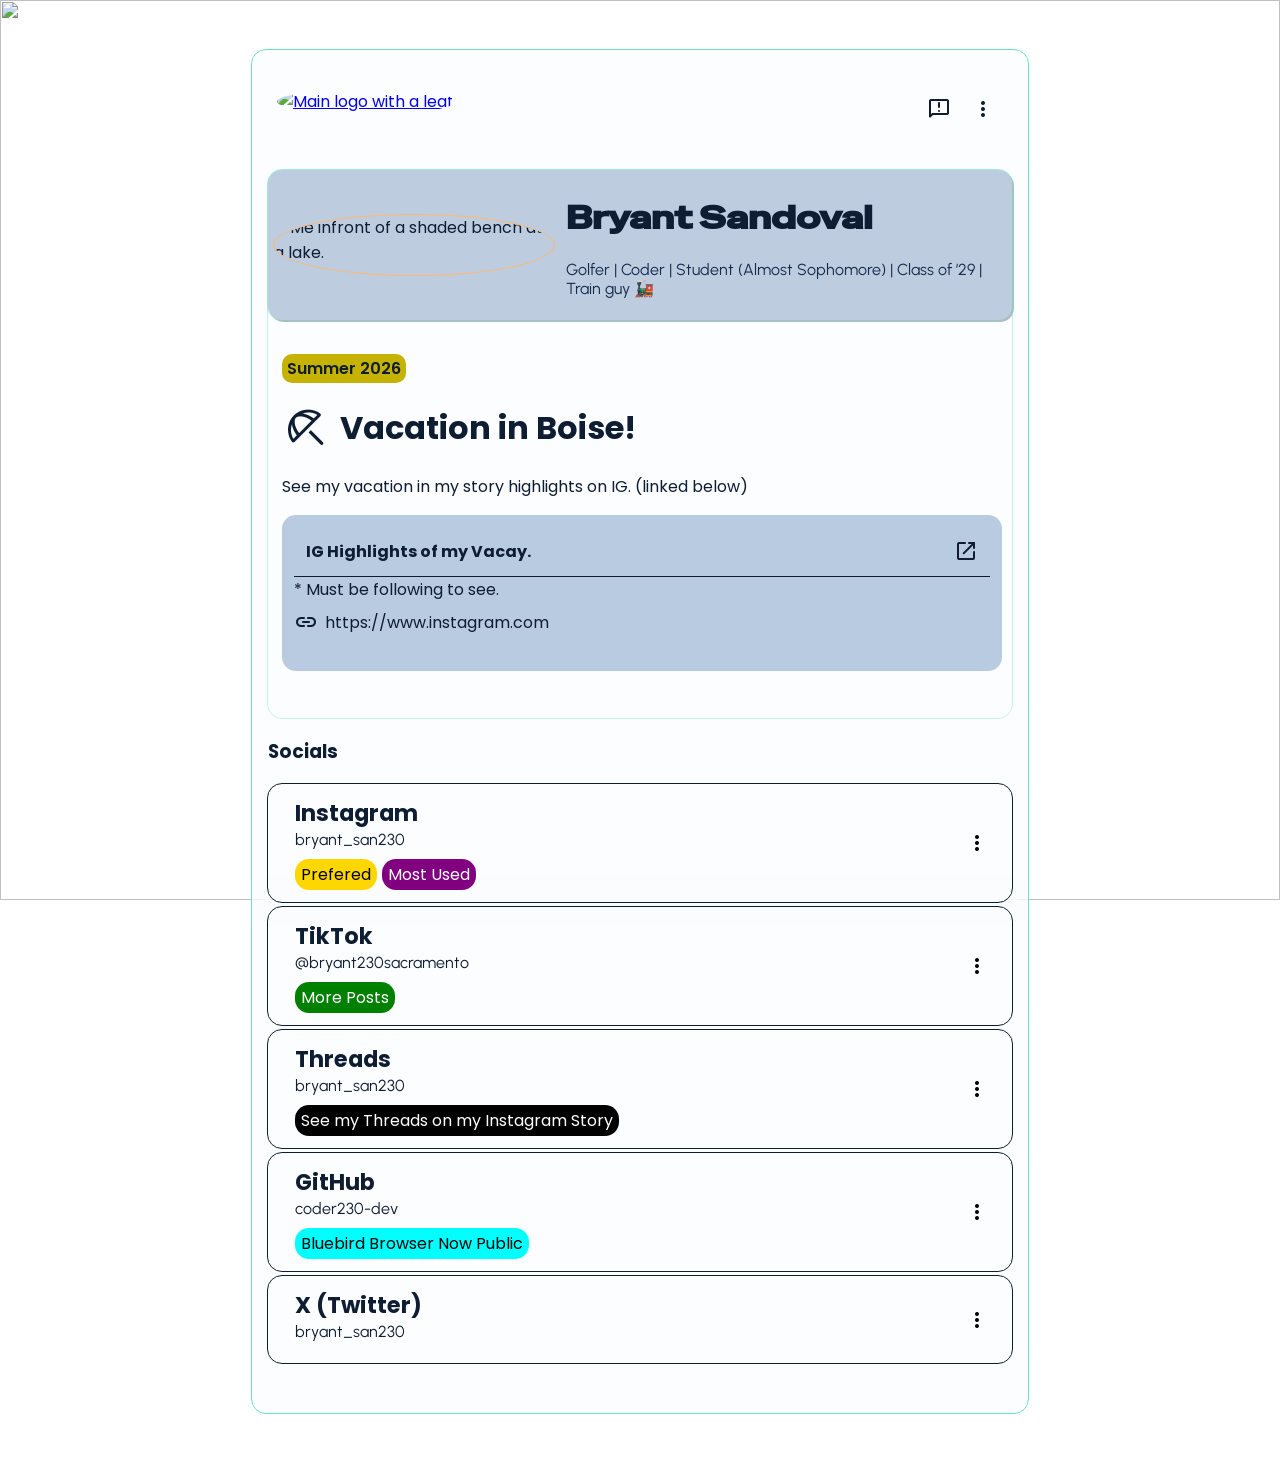
==== pages/links/index.html @ f871115d "Added Account Page (Bluebird ID), moved files around." ====
<!DOCTYPE html>
<html lang="en">

<head>
    <meta charset="UTF-8">
    <meta name="robots" content="noindex, nofollow">

    <meta name="viewport" content="width=device-width, initial-scale=1.0">
    <title>Bryant Sandoval - bryant_san230</title>
    <link rel="stylesheet" href="style.css">
    <link rel="stylesheet" id="icon_href"
        href="https://fonts.googleapis.com/css2?family=Material+Symbols+Rounded:opsz,wght,FILL,GRAD@24,400,0,0" />
    <!-- <link rel="stylesheet" id="icon_href"
        href="https://fonts.googleapis.com/css2?family=Material+Symbols+Rounded:opsz,wght,FILL,GRAD@24,400,0,0&icon_names=" /> -->
    <link rel="stylesheet" href="https://cdnjs.cloudflare.com/ajax/libs/font-awesome/7.0.1/css/all.min.css">
    <link rel="stylesheet" href="https://cdnjs.cloudflare.com/ajax/libs/font-awesome/7.0.1/css/brands.css"
        integrity="sha512-Ve5cyESWChtU1zL3EIMU0T1LddBbffKw+bZsuO6YpN65a0EvnQnyiXnU72Xt9CgWyW7hMafF3hSWcUf55rGa/Q=="
        crossorigin="anonymous" referrerpolicy="no-referrer" />
</head>

<body>
    <div class="background-container">
        <img src="images/IMG_5357.png" alt="">
        <!-- <video src="../website/Images/static-camera-no-perspective-shift-or-zoom-keep-th.mp4" autoplay muted
            loop></video> -->
    </div>
    <div class="wrapper">
        <div class="container">
            <nav>
                <a href="../" referrerpolicy="origin">
                    <img src="../website/Images/IMG_2761 copy.PNG" alt="Main logo with a leaf.">
                </a>
                <span>
                    <button id="feedback-btn" class="material-symbols-rounded" title="Give Feedback">feedback</button>
                    <button id="more-btn" class="material-symbols-rounded" title="More Actions">more_vert</button>
                </span>
            </nav>
            <main>
                <div class="connected-sect">
                    <div class="profile-overview">
                        <img class="pfp"
                            src="https://scontent.cdninstagram.com/v/t51.82787-19/727680948_17870433282621100_3360204469075522885_n.jpg?_nc_cat=104&ccb=7-5&_nc_sid=bf7eb4&efg=eyJ2ZW5jb2RlX3RhZyI6InByb2ZpbGVfcGljLnd3dy4xMDgwLkMzIn0%3D&_nc_ohc=SnQ1XHyeAlcQ7kNvwHmBCTk&_nc_oc=AdqyI38npem3jtHTThBOO0STNUs019cI9D44wKjNOnytgCwFP0wkoZDkW1opjWPF7glD4dqws_u8YnbSUDd2foW1&_nc_zt=24&_nc_ht=scontent.cdninstagram.com&_nc_gid=pkYaU1Hq1d8kMk02a3JXkA&_nc_ss=7b6a8&oh=00_Af-BdDjk_XK1Xll_p7FdCvXxwEJoK63PYsrWTHutgM2m_g&oe=6A4725CB"
                            alt="Me infront of a shaded bench at a lake.">
                        <div>
                            <h1 class="main-header">Bryant Sandoval</h1>
                            <p class="bio">
                                Golfer | Coder | Student (Almost Sophomore) | Class of ’29 | Train guy 🚂
                            </p>
                        </div>
                    </div>

                    <div id="featured" class="featured-card">

                    </div>
                </div>

                <h3>Socials</h3>
                <section id="socials">

                </section>
                <!-- <h3>Newsroom</h3>
                <section id="news">

                </section>
                <h3>Other Links</h3>
                <section id="more-links">

                </section> -->

                <div class="socials-overview">
                    <a href="https://instagram.com/bryant_san230" target="_blank" title="Instagram"
                        class="fa-brands fa-instagram"></a>
                    <a href="https://tiktok.com/bryant230sacramento" target="_blank" title="TikTok"
                        class="fa-brands fa-tiktok"></a>
                    <a href="https://threads.com/bryant_san230" target="_blank" title="Threads"
                        class="fa-brands fa-threads"></a>
                    <a href="" target="_blank" title="Spotify" class="fa-brands fa-spotify"></a>
                    <a href="https://github.com/coder230-dev" target="_blank" title="GitHub"
                        class="fa-brands fa-github"></a>
                    <a href="https://x.com/bryant_san230" target="_blank" title="X (Twitter)"
                        class="fa-brands fa-x-twitter"></a>
                </div>
            </main>
        </div>
    </div>
    <script src="script.js"></script>
</body>

</html>
---- pages/links/style.css ----
@import url('https://fonts.googleapis.com/css2?family=Inter:ital,opsz,wght@0,14..32,100..900;1,14..32,100..900&family=Nunito+Sans:ital,opsz,wght@0,6..12,200..1000;1,6..12,200..1000&family=Poppins:ital,wght@0,100;0,200;0,300;0,400;0,500;0,600;0,700;0,800;0,900;1,100;1,200;1,300;1,400;1,500;1,600;1,700;1,800;1,900&family=Special+Gothic+Expanded+One&family=Urbanist:ital,wght@0,100..900;1,100..900&display=swap');

html,
body {
    padding: 0;
    margin: 0;
    /* background: var(--scheme-1); */
    color: var(--scheme-10);
    font-family: "Poppins";
    overflow-x: hidden;
    color-scheme: light dark;
    min-height: 100vh;
}

button {
    user-select: none;
}

:root {
    --scheme-1: light-dark(#f7faff, #0a0f17);
    --scheme-2: light-dark(#d9e4f2, #111827);
    --scheme-3: light-dark(#b9cbe0, #1a2537);
    --scheme-4: light-dark(#8aa7c8, #22304a);
    --scheme-5: light-dark(#5c82b0, #2b3b5c);
    --scheme-6: light-dark(#3f6a99, #34506f);
    --scheme-7: light-dark(#2c537f, #3e5b82);
    --scheme-8: light-dark(#1f3e66, #4a6a96);
    --scheme-9: light-dark(#162c4d, #6f8fb8);
    --scheme-10: light-dark(#0f1d33, #eaf2ff);

    /* ACCENTS — 11 to 15 (kept, but slightly tuned for harmony) */
    --scheme-11: light-dark(#ffb86c, #ffb86c);
    --scheme-12: light-dark(#ff6f61, #ff6f61);
    --scheme-13: light-dark(#6ce0c3, #6ce0c3);
    --scheme-14: light-dark(#c792ea, #c792ea);
    --scheme-15: light-dark(#f2e9ff, #f2e9ff);

    --radius: 14px;
}

.container>nav {
    height: 52px;
    border-radius: var(--radius);
    margin-bottom: 20px;
    display: flex;
    justify-content: space-between;
    padding: 9px;
    position: sticky;
    top: 0;

    img {
        height: 100%;
        border-radius: 50%;
    }

    button {
        background: none;
        aspect-ratio: 1/1;
        border-radius: 50%;
        border: none;
        padding: 8px;
        position: relative;
        outline: 0px solid var(--scheme-13);
        color: var(--scheme-10);
    }

    button::before {
        content: "";
        position: absolute;
        top: 0;
        left: 0;
        width: 100%;
        height: 100%;
        background: color-mix(in srgb, var(--scheme-13) 70%, transparent);
        border-radius: inherit;
        transform: scale(0.5);
        opacity: 0;
        z-index: -1;
        transition: 0.4s cubic-bezier(0.075, 0.82, 0.165, 1);
    }

    button:hover::before {
        transform: none;
        opacity: 1;
    }

    button:hover {
        cursor: pointer;
        transition: outline 1s;
        transition-delay: 0.3s;
        outline: 1px solid var(--scheme-14);
    }
}

.background-container {
    .gradient {
        position: fixed;
        top: 0;
        left: 0;
        width: 100%;
        height: 100vh;
        background: linear-gradient(to bottom,
                color-mix(in srgb, var(--scheme-1) 40%, transparent),
                color-mix(in srgb, var(--scheme-11) 40%, transparent));
    }

    video,
    img {
        position: fixed;
        top: 0;
        left: 0;
        width: 100vw;
        height: 100dvh;
        object-fit: cover;
        z-index: -1;
    }
}

.wrapper {
    width: 100%;
    min-height: 100dvh;
}

.container {
    background: color-mix(in srgb, var(--scheme-1) 40%, transparent);
    backdrop-filter: blur(15px);
    padding: 30px 16px;
    border-radius: var(--radius);
    outline: 1px solid var(--scheme-13);
    width: calc(100% - 55px);
    max-width: calc(800px - 36px - 20px);
    margin: 50px 0;
    position: relative;
    left: 50%;
    transform: translateX(-50%);
}

.connected-sect {
    outline: 1px solid color-mix(in srgb, var(--scheme-13) 40%, transparent);
    border-radius: var(--radius);
}

.profile-overview {
    padding: 6px;
    display: flex;
    align-items: center;
    gap: 12px;
    outline: 1px solid color-mix(in srgb, var(--scheme-13) 40%, transparent);
    box-shadow: 2px 2px color-mix(in srgb, var(--scheme-10) 30%, transparent);
    background: color-mix(in srgb, var(--scheme-5) 40%, transparent);
    border-radius: var(--radius);
    margin-bottom: 20px;

    .main-header {
        font-family: "Special Gothic Expanded One";
        color: var(--scheme-10);
    }

    .bio {
        color: var(--scheme-9);
        font-family: "Urbanist";
    }
}

.center {
    text-align: center;
}

.pfp {
    height: 60px;
    border-radius: 50%;
    outline: 1.4px solid var(--scheme-11);
}

/* Loader */

/* Loader container */
.skyline-loader {
    position: relative;
    display: flex;
    align-items: center;
    justify-content: center;
    padding: 40px;
}

.skyline-loader.bg {
    position: fixed;
    top: 0;
    left: 0;
    width: calc(100% - 80px);
    height: calc(100% - 80px);
    background: #0a0f1c21;
}

/* Skyline wrapper */
.skyline {
    display: flex;
    align-items: flex-end;
    gap: 8px;
    position: relative;
}

/* Base building style */
.skyline .building {
    width: 12px;
    background: var(--scheme-8);
    opacity: 0.35;
    border-radius: 2px;
    animation: rise 0.9s ease-in-out forwards;
}

/* Heights + staggered delays */
.skyline .b1 {
    height: 22px;
    animation-delay: 0s;
}

.skyline .b2 {
    height: 32px;
    animation-delay: 0.1s;
}

.skyline .b3 {
    height: 48px;
    animation-delay: 0.2s;
}

/* tallest */
.skyline .b4 {
    height: 30px;
    animation-delay: 0.3s;
}

.skyline .b5 {
    height: 38px;
    animation-delay: 0.4s;
}

/* Rise animation */
@keyframes rise {
    0% {
        transform: translateY(0);
        opacity: 0.35;
    }

    50% {
        transform: translateY(-8px);
        opacity: 1;
    }

    100% {
        transform: translateY(0);
        opacity: 0.35;
    }
}

/* Beacon on tallest tower */
.beacon {
    position: absolute;
    top: -9px;
    left: 50%;
    transform: translateX(-50%);
    width: 6px;
    height: 6px;
    background: var(--scheme-14);
    border-radius: 50%;
    opacity: 0;
}

/* Flicker animation */
@keyframes flicker {
    0% {
        opacity: 0;
    }

    20% {
        opacity: 1;
    }

    40% {
        opacity: 0.2;
    }

    60% {
        opacity: 1;
    }

    100% {
        opacity: 0;
    }
}

#socials .wide-btn {
    display: block;
    width: calc(100% - 30px);
    outline: 1px solid var(--scheme-10);
    border-radius: var(--radius);
    padding: 12px 15px;
    color: var(--scheme-10);
    text-decoration: none;
    display: flex;
    justify-content: space-between;
    align-items: center;
    gap: 12px;


    &>section {
        width: 100%;
    }

    .fa-brands {
        font-size: 2.3rem;
    }

    .tags {
        display: flex;
        gap: 5px;

        .tag {
            border-radius: var(--radius);
            padding: 3px 6px;
        }
    }

    b {
        font-size: 1.4rem;
    }

    p {
        margin: 0;
        margin-bottom: 10px;
        padding: 0;
        font-family: "Urbanist";
    }

    button {
        padding: 8px;
        aspect-ratio: 1/1;
        background: none;
        border: none;
        border-radius: 50%;
        cursor: pointer;
        transition: background 0.2s cubic-bezier(0.075, 0.82, 0.165, 1);
    }

    button:hover {
        background: color-mix(in srgb, var(--scheme-13) 70%, transparent);
    }

    &:hover {
        outline: 1px solid var(--scheme-12);
        background: color-mix(in srgb, var(--scheme-13) 20%, transparent);

        button {
            outline: 1px solid var(--scheme-10);
        }
    }
}

.wide-btn+.wide-btn {
    margin-top: 5px;
}

.skyline.flicker .beacon {
    animation: flicker 0.4s ease-out;
}

.featured-card {
    min-height: 350px;
    height: fit-content;
    border-radius: 20px;
    display: flex;
    gap: 20px;
    align-items: center;
    scroll-snap-type: x mandatory;
    overflow: scroll;
    overflow-y: hidden;
}

.card-in-feat {
    scroll-snap-align: center;
    border-radius: inherit;
    outline: invert;
    padding: 14px;
    min-width: calc(100% - 24px);
    height: 100%;
    min-height: inherit;
    width: 100%;
    justify-content: space-between;
    flex-grow: 1;

    h1 {
        align-items: center;
        display: flex;
        align-items: center;
        gap: 10px;

        i {
            font-size: 3rem;
        }
    }

    .linksCont {
        display: grid;
        gap: 5px;
        grid-template-columns: repeat(auto-fit, minmax(250px, 1fr));
        align-items: stretch;
    }

    .link {
        height: 100%;
        /* fill grid cell */
        background: var(--scheme-3);
        padding: 12px;
        border-radius: var(--radius);
        text-decoration: none;
        color: var(--scheme-10);
    }

    .linkHeader {
        border-bottom: 1px solid var(--scheme-10);
        padding: 12px;
        display: flex;
        justify-content: space-between;
        align-items: center;
    }

    .linkDesc {
        margin-bottom: 8px !important;
    }

    .link p {
        margin: 0;
        padding: 0;
    }

    .tagCont {
        display: flex;

        .tag {
            padding: 2px 5px;
            border-radius: 10px;
            font-weight: 600;
        }
    }

    .link:hover {
        outline: 1px solid var(--scheme-13);
        background: var(--scheme-5);

        .linkHeader {
            color: var(--scheme-13);
        }
    }
}

.socials-overview {
    display: flex;
    justify-content: center;
    align-items: center;
    width: 100%;
    margin-top: 20px;
    gap: 6px;

    a {
        font-size: 2rem !important;
        text-decoration: none;
        color: var(--scheme-10);
    }

    a:hover {
        color: var(--scheme-13);
    }
}

.context-menu,
.context-submenu {
    position: fixed;
    padding: 20px 6px;
    background: color-mix(in srgb, var(--scheme-3) 60%, transparent);
    backdrop-filter: blur(20px);
    border-radius: var(--radius);
    outline: 1px solid var(--scheme-9);
    min-width: 200px;
    user-select: none;
}

.context-menu-category {
    color: var(--scheme-9);
    font-weight: 700;
}

.context-menu-item+.context-menu-category {
    border-top: 1px solid var(--scheme-10);
    margin-top: 3px;
}

.context-menu-item {
    display: flex;
    justify-content: space-between;
    padding: 6px 12px;
    border-radius: 7px;

    span {
        display: flex;
        align-items: center;

        i {
            font-size: 20px;
        }
    }
}

.context-menu-item:hover {
    background: var(--scheme-5);
    cursor: default;
}

@media screen and (max-width: 800px) {
    .context-menu-backdrop {
        background: rgba(0, 0, 0, 0.249);
    }

    .context-menu {
        width: calc(100% - 12px);
        border-radius: var(--radius) var(--radius) 0 0;
        max-height: 40%;
    }

    .context-menu-item {
        padding: 15px;
        margin: 5px 0;
    }

    .context-menu-item:hover {
        outline: 1px solid var(--scheme-12);
    }
}
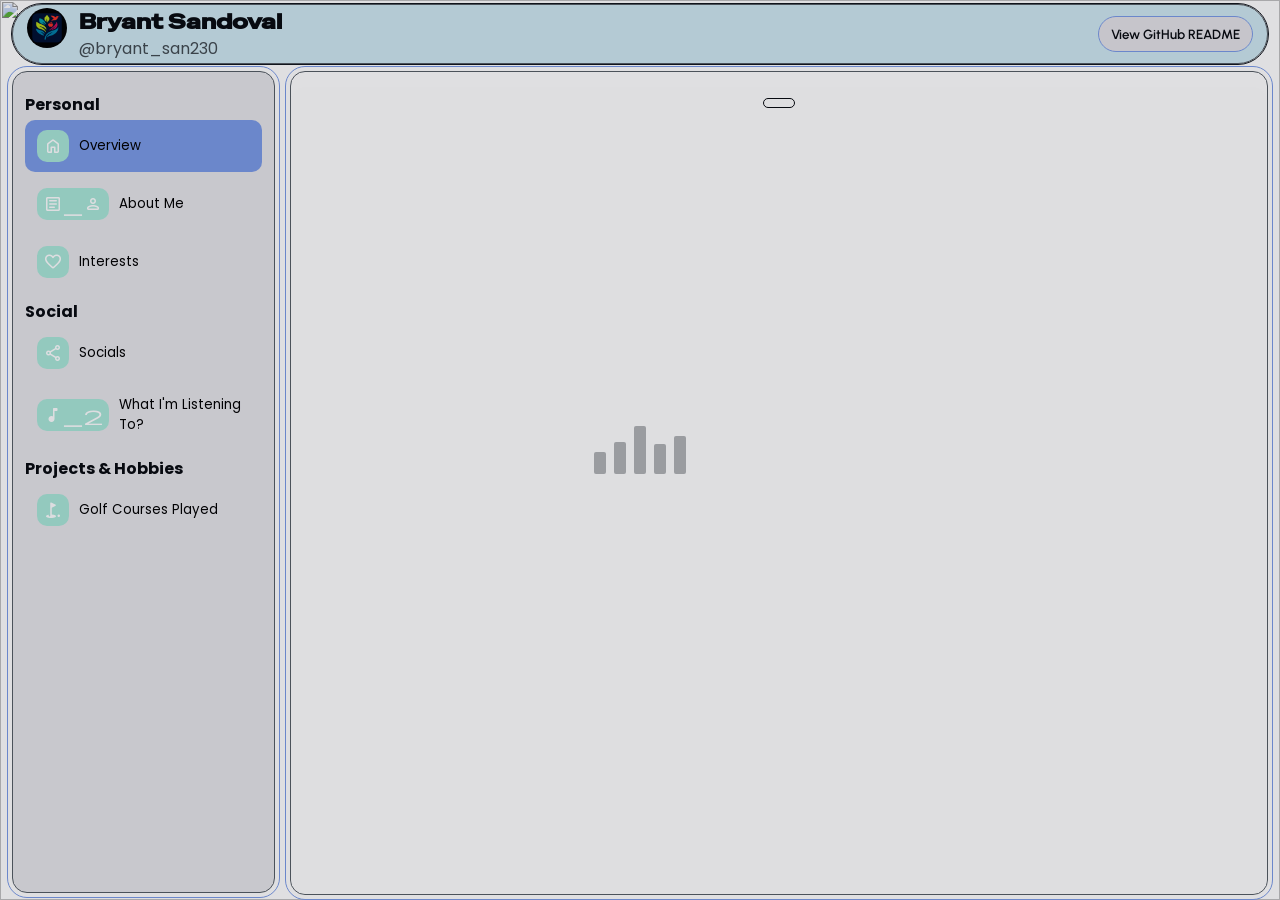
==== commit b6475585: "Deployment of my "Link In Bio" page Major changes and new additions, like:  - Music of the Week in "" ====
--- a/pages/links/index.html
+++ b/pages/links/index.html
@@ -8,6 +8,7 @@
     <meta name="viewport" content="width=device-width, initial-scale=1.0">
     <title>Bryant Sandoval - bryant_san230</title>
     <link rel="stylesheet" href="style.css">
+    <link rel="shortcut icon" href="images/IPELogo2026.png" type="image/x-icon">
     <link rel="stylesheet" id="icon_href"
         href="https://fonts.googleapis.com/css2?family=Material+Symbols+Rounded:opsz,wght,FILL,GRAD@24,400,0,0" />
     <!-- <link rel="stylesheet" id="icon_href"
@@ -21,69 +22,141 @@
 <body>
     <div class="background-container">
         <img src="images/IMG_5357.png" alt="">
-        <!-- <video src="../website/Images/static-camera-no-perspective-shift-or-zoom-keep-th.mp4" autoplay muted
-            loop></video> -->
     </div>
     <div class="wrapper">
         <div class="container">
             <nav>
-                <a href="../" referrerpolicy="origin">
-                    <img src="../website/Images/IMG_2761 copy.PNG" alt="Main logo with a leaf.">
-                </a>
-                <span>
-                    <button id="feedback-btn" class="material-symbols-rounded" title="Give Feedback">feedback</button>
-                    <button id="more-btn" class="material-symbols-rounded" title="More Actions">more_vert</button>
-                </span>
+                <div class="header">
+                    <img src="images/IPELogo2026.png"
+                        alt="A colorful nature-themed logo with layered green, blue, and pink leaves forming a plant shape, a red apple above them, and a red hummingbird facing the apple on a dark blue background."
+                        aria-label="A colorful nature-themed logo with layered green, blue, and pink leaves forming a plant shape, a red apple above them, and a red hummingbird facing the apple on a dark blue background.">
+                    <span class="name-container">
+                        <b>Bryant Sandoval</b>
+                        <p class="pfp-handle">@bryant_san230</p>
+                    </span>
+                </div>
+                <div>
+                    <button class="nav-btn" onclick="openReadMe()">View GitHub README</button>
+                </div>
             </nav>
-            <main>
-                <div class="connected-sect">
-                    <div class="profile-overview">
-                        <img class="pfp"
-                            src="https://scontent.cdninstagram.com/v/t51.82787-19/727680948_17870433282621100_3360204469075522885_n.jpg?_nc_cat=104&ccb=7-5&_nc_sid=bf7eb4&efg=eyJ2ZW5jb2RlX3RhZyI6InByb2ZpbGVfcGljLnd3dy4xMDgwLkMzIn0%3D&_nc_ohc=SnQ1XHyeAlcQ7kNvwHmBCTk&_nc_oc=AdqyI38npem3jtHTThBOO0STNUs019cI9D44wKjNOnytgCwFP0wkoZDkW1opjWPF7glD4dqws_u8YnbSUDd2foW1&_nc_zt=24&_nc_ht=scontent.cdninstagram.com&_nc_gid=pkYaU1Hq1d8kMk02a3JXkA&_nc_ss=7b6a8&oh=00_Af-BdDjk_XK1Xll_p7FdCvXxwEJoK63PYsrWTHutgM2m_g&oe=6A4725CB"
-                            alt="Me infront of a shaded bench at a lake.">
-                        <div>
-                            <h1 class="main-header">Bryant Sandoval</h1>
-                            <p class="bio">
-                                Golfer | Coder | Student (Almost Sophomore) | Class of ’29 | Train guy 🚂
-                            </p>
+            <aside class="sidebar" tabindex="0">
+                <b class="sidebar-group">Personal</b>
+                <button class="aside-btn active" data-page="overview">
+                    <i translate="no" class="material-symbols-rounded">home</i>
+                    <span>Overview</span>
+                </button>
+                <button class="aside-btn" data-page="about">
+                    <i translate="no" class="material-symbols-rounded">article_person</i>
+                    <span>About Me</span>
+                </button>
+                <button class="aside-btn" data-page="interests">
+                    <i translate="no" class="material-symbols-rounded">favorite</i>
+                    <span>Interests</span>
+                </button>
+
+                <!-- GROUP: Social -->
+                <b class="sidebar-group">Social</b>
+                <button class="aside-btn" data-page="socials">
+                    <i translate="no" class="material-symbols-rounded">share</i>
+                    <span>Socials</span>
+                </button>
+                <button class="aside-btn" data-page="music">
+                    <i translate="no" class="material-symbols-rounded">music_note_2</i>
+                    <span>What I'm Listening To?</span>
+                </button>
+
+                <!-- GROUP: Projects & Hobbies -->
+                <b class="sidebar-group">Projects & Hobbies</b>
+                <!-- <button class="aside-btn" data-page="coding">
+                    <i translate="no" class="material-symbols-rounded">computer</i>
+                    <span>My Coding Journey</span>
+                </button> -->
+                <button class="aside-btn" data-page="golf">
+                    <i translate="no" class="material-symbols-rounded">golf_course</i>
+                    <span>Golf Courses Played</span>
+                </button>
+
+            </aside>
+
+            <main id="main-cont">
+                <section id="overview-screen" class="section-screen open">
+                    <div class="no-bg-featured">
+                        <div id="featured" class="featured-card"></div>
+                    </div>
+                    <div class="overview-main" style="position: relative;">
+                        <article id="overivew-content"></article>
+                        <div class="small-socials-holder">
+                            <div id="socials-small-overview"></div>
                         </div>
                     </div>
-
-                    <div id="featured" class="featured-card">
-
+                </section>
+                <section id="about-screen" class="section-screen">
+                    <h1>About Me</h1>
+                    <div class="quick-bio">
+                        <div style="display: flex; align-items: center; gap: 12px;">
+                            <i class="material-symbols-rounded" style="font-size: 2.3rem;">article_person</i>
+                            <div>
+                                <b>Quick Introduction (Bio)</b>
+                                <p>High School Sophomore, ⛳️ Golfer, 💻 Coder</p>
+                                <p>trying to focus to become successful :)</p>
+                            </div>
+                        </div>
                     </div>
-                </div>
-
-                <h3>Socials</h3>
-                <section id="socials">
-
+                    <div id="about-me-populated-cont"></div>
+                    <div class="ask-questions">
+                        <b>Have any questions for me?</b>
+                        <p>Ask away! Just try not to ask way too personal questions.</p>
+                        <button class="action-btn primary">
+                            Ask a Question <i class="material-symbols-rounded arrow">arrow_forward</i>
+                        </button>
+                        <button class="action-btn">
+                            About Me <i class="material-symbols-rounded arrow">arrow_forward</i>
+                        </button>
+                    </div>
                 </section>
-                <!-- <h3>Newsroom</h3>
-                <section id="news">
-
+                <section id="interests-screen" class="section-screen">
+                    <h1>My Interests & Favorite Hobbies</h1>
+                    <div id="hobbies-cont"></div>
+                    <div class="ask-questions">
+                        <b>Got any interests to recommend?</b>
+                        <p>I am always open to recommendations.</p>
+                        <button class="action-btn primary">
+                            Ask A Question
+                            <i class="material-symbols-rounded">arrow_forward</i>
+                        </button>
+                    </div>
                 </section>
-                <h3>Other Links</h3>
-                <section id="more-links">
-
-                </section> -->
-
-                <div class="socials-overview">
-                    <a href="https://instagram.com/bryant_san230" target="_blank" title="Instagram"
-                        class="fa-brands fa-instagram"></a>
-                    <a href="https://tiktok.com/bryant230sacramento" target="_blank" title="TikTok"
-                        class="fa-brands fa-tiktok"></a>
-                    <a href="https://threads.com/bryant_san230" target="_blank" title="Threads"
-                        class="fa-brands fa-threads"></a>
-                    <a href="" target="_blank" title="Spotify" class="fa-brands fa-spotify"></a>
-                    <a href="https://github.com/coder230-dev" target="_blank" title="GitHub"
-                        class="fa-brands fa-github"></a>
-                    <a href="https://x.com/bryant_san230" target="_blank" title="X (Twitter)"
-                        class="fa-brands fa-x-twitter"></a>
-                </div>
+                <section id="socials-screen" class="section-screen">
+                    <h1>My Socials</h1>
+                    <p>You know, it never hurts to talk.</p>
+                    <div id="socials"></div>
+                    <p>
+                        <center>* All logos go to their respected trademark.</center>
+                    </p>
+                </section>
+                <section id="music-screen" class="section-screen">
+                    <h1>What Am I Listening To?</h1>
+                    <p>Song of the week, my top playlists, songs, and albums</p>
+                    <div class="card" style="display: block;">
+                        <h2>This Week's Song of the Week by bryant_san230...</h2>
+                        <div id="song-of-the-week"></div>
+                        <p>* Resets every Monday at 12PM UTC Time</p>
+                    </div>
+                    <h2>My Top Songs, Albums, and Playlists</h2>
+                    <div id="top-music">
+                    </div>
+                </section>
+                <section id="golf-screen" class="section-screen">
+                    <h1>Golf Courses I've Played At</h1>
+                    <div id="courses-displayed" class="courses"></div>
+                    <h2>Golf Courses In My Wish List</h2>
+                    <div id="future-courses" class="courses"></div>
+                </section>
             </main>
         </div>
     </div>
     <script src="script.js"></script>
+    <script src="https://cdn.jsdelivr.net/npm/marked/marked.min.js"></script>
 </body>
 
 </html>
--- a/pages/links/style.css
+++ b/pages/links/style.css
@@ -1,15 +1,15 @@
-@import url('https://fonts.googleapis.com/css2?family=Inter:ital,opsz,wght@0,14..32,100..900;1,14..32,100..900&family=Nunito+Sans:ital,opsz,wght@0,6..12,200..1000;1,6..12,200..1000&family=Poppins:ital,wght@0,100;0,200;0,300;0,400;0,500;0,600;0,700;0,800;0,900;1,100;1,200;1,300;1,400;1,500;1,600;1,700;1,800;1,900&family=Special+Gothic+Expanded+One&family=Urbanist:ital,wght@0,100..900;1,100..900&display=swap');
+@import url('https://fonts.googleapis.com/css2?family=Google+Sans:ital,opsz,wght@0,17..18,400..700;1,17..18,400..700&family=Poppins:ital,wght@0,100;0,200;0,300;0,400;0,500;0,600;0,700;0,800;0,900;1,100;1,200;1,300;1,400;1,500;1,600;1,700;1,800;1,900&family=Special+Gothic+Expanded+One&family=Stack+Sans+Headline:wght@200..700&family=Urbanist:ital,wght@0,100..900;1,100..900&display=swap');
 
 html,
 body {
     padding: 0;
     margin: 0;
-    /* background: var(--scheme-1); */
     color: var(--scheme-10);
     font-family: "Poppins";
     overflow-x: hidden;
     color-scheme: light dark;
     min-height: 100vh;
+    scroll-behavior: auto;
 }
 
 button {
@@ -17,78 +17,107 @@
 }
 
 :root {
-    --scheme-1: light-dark(#f7faff, #0a0f17);
-    --scheme-2: light-dark(#d9e4f2, #111827);
-    --scheme-3: light-dark(#b9cbe0, #1a2537);
-    --scheme-4: light-dark(#8aa7c8, #22304a);
-    --scheme-5: light-dark(#5c82b0, #2b3b5c);
-    --scheme-6: light-dark(#3f6a99, #34506f);
-    --scheme-7: light-dark(#2c537f, #3e5b82);
-    --scheme-8: light-dark(#1f3e66, #4a6a96);
-    --scheme-9: light-dark(#162c4d, #6f8fb8);
-    --scheme-10: light-dark(#0f1d33, #eaf2ff);
-
-    /* ACCENTS — 11 to 15 (kept, but slightly tuned for harmony) */
-    --scheme-11: light-dark(#ffb86c, #ffb86c);
-    --scheme-12: light-dark(#ff6f61, #ff6f61);
-    --scheme-13: light-dark(#6ce0c3, #6ce0c3);
-    --scheme-14: light-dark(#c792ea, #c792ea);
-    --scheme-15: light-dark(#f2e9ff, #f2e9ff);
-
-    --radius: 14px;
-}
-
-.container>nav {
-    height: 52px;
-    border-radius: var(--radius);
-    margin-bottom: 20px;
-    display: flex;
+    --color-1: #070A0F;
+    --color-2: #11161D;
+    --color-3: #1C222A;
+    --color-4: #2A3139;
+    --color-5: #3A424A;
+    --color-6: #555D64;
+    --color-7: #74747D;
+    --color-8: #A4A3AC;
+    --color-9: #E2E1E6;
+    --color-10: #FDFDFE;
+
+    --scheme-1: light-dark(var(--color-10), var(--color-1));
+    --scheme-2: light-dark(var(--color-9), var(--color-2));
+    --scheme-3: light-dark(var(--color-8), var(--color-3));
+    --scheme-4: light-dark(var(--color-7), var(--color-4));
+    --scheme-5: light-dark(var(--color-6), var(--color-5));
+    --scheme-6: light-dark(var(--color-5), var(--color-6));
+    --scheme-7: light-dark(var(--color-4), var(--color-7));
+    --scheme-8: light-dark(var(--color-3), var(--color-8));
+    --scheme-9: light-dark(var(--color-2), var(--color-9));
+    --scheme-10: light-dark(var(--color-1), var(--color-10));
+
+    --scheme-11: #5E5AD8;
+    --scheme-12: #7A9AE6;
+    --scheme-13: #E6A8C9;
+    --scheme-14: #A8E6D7;
+
+    --item-radius: 15px;
+}
+
+nav {
+    background: light-dark(rgba(173, 216, 230, 0.6), rgb(2, 2, 67, 0.6));
+    grid-area: nav;
+    padding: 4px 14px;
+    height: 50px;
+    display: flex;
+    align-items: center;
     justify-content: space-between;
-    padding: 9px;
-    position: sticky;
-    top: 0;
+    border-radius: 40px;
+    margin: 4px 12px 0 12px;
+    border: 1px solid var(--scheme-5);
+    outline: 1px solid var(--scheme-9);
+
+    .header {
+        display: flex;
+        gap: 12px;
+
+        .pfp-handle {
+            opacity: 0.7;
+        }
+    }
 
     img {
-        height: 100%;
+        height: 40px;
         border-radius: 50%;
     }
 
-    button {
-        background: none;
-        aspect-ratio: 1/1;
-        border-radius: 50%;
-        border: none;
-        padding: 8px;
-        position: relative;
-        outline: 0px solid var(--scheme-13);
+    b {
+        font-size: 1.3rem;
+        font-family: "Special Gothic Expanded One";
+    }
+
+    p {
+        padding: 0;
+        margin: 0;
+    }
+
+    button.nav-btn,
+    a.nav-btn {
+        padding: 9px 12px;
+        border-radius: 30px;
+        border: 1px solid var(--scheme-12);
+        background: var(--scheme-2);
+        font-family: "Urbanist";
+        font-weight: 600;
         color: var(--scheme-10);
-    }
-
-    button::before {
-        content: "";
-        position: absolute;
-        top: 0;
-        left: 0;
-        width: 100%;
-        height: 100%;
-        background: color-mix(in srgb, var(--scheme-13) 70%, transparent);
-        border-radius: inherit;
-        transform: scale(0.5);
-        opacity: 0;
-        z-index: -1;
-        transition: 0.4s cubic-bezier(0.075, 0.82, 0.165, 1);
-    }
-
-    button:hover::before {
-        transform: none;
-        opacity: 1;
-    }
-
-    button:hover {
-        cursor: pointer;
-        transition: outline 1s;
-        transition-delay: 0.3s;
-        outline: 1px solid var(--scheme-14);
+        text-decoration: none;
+
+        &:hover {
+            background: light-dark(magenta, rgb(162, 0, 162));
+            transform: scale(1.05);
+            cursor: pointer;
+        }
+    }
+
+    a.nav-btn {
+        border: 1px solid light-dark(blue, cyan);
+    }
+
+    &:has(button:hover, a:hover) {
+
+        button.nav-btn,
+        a.nav-btn {
+            transition: opacity 0.4s cubic-bezier(0.58, 0.00, 0.42, 1.00);
+            opacity: 0.7;
+
+            &:hover {
+                opacity: 1;
+                transition: none;
+            }
+        }
     }
 }
 
@@ -99,9 +128,6 @@
         left: 0;
         width: 100%;
         height: 100vh;
-        background: linear-gradient(to bottom,
-                color-mix(in srgb, var(--scheme-1) 40%, transparent),
-                color-mix(in srgb, var(--scheme-11) 40%, transparent));
     }
 
     video,
@@ -116,23 +142,304 @@
     }
 }
 
+button.me-card {
+    gap: 12px;
+
+    img {
+        max-width: 100%;
+        max-height: 100%;
+        aspect-ratio: 1/1;
+        object-fit: cover;
+        object-position: center;
+        border-radius: 50%;
+    }
+
+    div {
+        display: none;
+    }
+
+    b {
+        font-size: 1.2rem;
+        font-size: 700;
+    }
+
+    p {
+        margin: 0;
+    }
+}
+
+.message-banner {
+    display: flex;
+    justify-content: center;
+    align-items: center;
+    background: color-mix(in srgb, var(--scheme-1) 50%, transparent);
+    grid-area: banner;
+    margin: 0 12px;
+    border-radius: 30px;
+    padding: 6px;
+    gap: 10px;
+}
+
 .wrapper {
-    width: 100%;
-    min-height: 100dvh;
+    position: relative;
+    height: 100dvh;
+    border-radius: var(--radius);
 }
 
 .container {
-    background: color-mix(in srgb, var(--scheme-1) 40%, transparent);
-    backdrop-filter: blur(15px);
-    padding: 30px 16px;
+    height: calc(100% - 7px);
+    position: relative;
+    display: grid;
+    grid-template-areas: "nav nav" "aside main";
+    grid-template-columns: minmax(0%, 275px) 1fr;
+    grid-template-rows: auto 1fr;
+    gap: 7px 15px;
+    padding: 0;
+}
+
+.container:has(.message-banner) {
+    grid-template-areas: "nav nav" "banner banner" "aside main";
+    grid-template-rows: auto auto 1fr;
+    transition: 0.4s cubic-bezier(0.075, 0.82, 0.165, 1);
+}
+
+#main-cont {
+    grid-area: main;
+    border-radius: var(--item-radius);
+    height: 100%;
+    display: flex;
+    flex-direction: column;
+    gap: 12px;
+    overflow-y: auto;
+    margin-right: 12px;
+    border: 1px solid var(--scheme-5);
+    outline: 1px solid var(--scheme-12);
+    outline-offset: 4px;
+    position: relative;
+}
+
+.section-screen {
+    padding: 12px 20px;
+    background: color-mix(in srgb, var(--scheme-1) 50%, transparent);
+    min-height: calc(100% - 24px);
+    display: none;
+    border-radius: inherit;
+
+    flex-grow: 1;
+    flex-shrink: 0;
+}
+
+.section-screen.open {
+    display: unset;
+}
+
+.section-screen.open:has(.overview-main) {
+    background: none;
+    display: flex;
+    flex-direction: column;
+    padding: 0;
+    min-height: 100%;
+
+    .no-bg-featured {
+        height: fit-content;
+    }
+
+    .overview-main {
+        background: color-mix(in srgb, var(--scheme-1) 50%, transparent);
+        height: 100%;
+        border-radius: inherit;
+        padding: 12px;
+    }
+}
+
+.section-screen h1:first-of-type {
+    font-family: "Special Gothic Expanded One";
+    font-size: 2.15rem;
+    color: var(--scheme-10);
+}
+
+.card {
+    padding: 12px 20px;
+    background: color-mix(in srgb, var(--scheme-6) 50%, transparent);
+    outline: 1px solid var(--scheme-10);
+    border-radius: 15px;
+    margin-bottom: 8px;
+    backdrop-filter: blur(1px);
+    display: flex;
+    align-items: stretch;
+    position: relative;
+    gap: 20px;
+
+    img {
+        max-height: 150px;
+        object-fit: cover;
+        border-radius: 20px;
+    }
+}
+
+.button-container {
+    display: flex;
+}
+
+.action-btn {
+    border: none;
+    padding: 6px 12px;
+    font-family: "Urbanist";
+    font-weight: 600;
+    background: none;
+    color: var(--scheme-10);
+    display: flex;
+    align-items: center;
+    gap: 7px;
+    border-radius: 30px;
+    cursor: pointer;
+    position: relative;
+    text-decoration: none;
+
+    &::before {
+        content: "";
+        background: var(--scheme-10);
+        position: absolute;
+        bottom: 0;
+        left: 50%;
+        height: 3px;
+        transform: translate(-50%);
+        width: 0;
+        transition: width 0.4s cubic-bezier(0.075, 0.82, 0.165, 1);
+    }
+
+    i.arrow {
+        padding: 6px;
+        background: var(--scheme-1);
+        color: var(--scheme-10);
+        font-size: inherit;
+        border-radius: 50%;
+        transform: none;
+        transition: transform 0.3s cubic-bezier(0.075, 0.82, 0.165, 1);
+    }
+
+    &:hover {
+        &::before {
+            width: calc(100% - 24px);
+        }
+
+        i.arrow {
+            transform: translate(4px);
+        }
+    }
+
+    &.primary {
+        background: var(--scheme-1);
+        font-family: "Google Sans";
+        font-weight: 800;
+
+        &::before {
+            max-width: 0;
+        }
+
+        i.arrow {
+            background: var(--scheme-10);
+            color: var(--scheme-1);
+        }
+
+        &:hover {
+            background: light-dark(var(--scheme-3), var(--scheme-4));
+        }
+    }
+}
+
+@media screen and (max-width: 800px) {
+    .wrapper {
+        border-radius: 0px;
+    }
+}
+
+aside.sidebar {
+    padding: 20px 12px;
+    grid-area: aside;
+    background: color-mix(in srgb, var(--scheme-2) 90%, transparent);
+    max-height: calc(100vh - 30px);
+    position: sticky;
+    top: 15px;
     border-radius: var(--radius);
-    outline: 1px solid var(--scheme-13);
-    width: calc(100% - 55px);
-    max-width: calc(800px - 36px - 20px);
-    margin: 50px 0;
-    position: relative;
-    left: 50%;
-    transform: translateX(-50%);
+    transition: width 0.4s, max-width 0.4s cubic-bezier(0.075, 0.82, 0.165, 1), background 0.2s, border-radius 0.27s, left 1s, top 0.21s, height 0.21s;
+    display: flex;
+    flex-direction: column;
+    gap: 3px;
+    border-radius: var(--item-radius);
+    margin-left: 12px;
+    border: 1px solid var(--scheme-5);
+    outline: 1px solid var(--scheme-12);
+    outline-offset: 4px;
+
+    button+b,
+    a+b {
+        margin-top: 8px;
+    }
+
+    button,
+    a {
+        padding: 10px 12px;
+        display: block;
+        width: 100%;
+        text-align: left;
+        background: none;
+        border: none;
+        font-family: "Poppins";
+        display: flex;
+        align-items: center;
+        gap: 10px;
+        border-radius: 10px;
+        transition: scale 0.1s;
+        position: relative;
+
+        &:disabled {
+            opacity: 0.6;
+        }
+
+        .material-symbols-rounded {
+            font-size: 20px;
+            background: light-dark(var(--scheme-14), var(--scheme-14));
+            color: var(--scheme-1);
+            padding: 6px;
+            border-radius: 10px;
+        }
+
+        &:has(img) {
+            padding-left: 40px;
+
+            img {
+                height: 30px;
+                position: absolute;
+                top: 50%;
+                left: 8px;
+                transform: translateY(-50%);
+            }
+        }
+
+        &+.aside-btn {
+            margin-top: 3px;
+        }
+
+        &:hover {
+            background: color-mix(in srgb, var(--scheme-10) 20%, transparent);
+            cursor: pointer;
+            transition: 0.05s cubic-bezier(0.075, 0.82, 0.165, 1);
+        }
+
+        &:focus-visible {
+            outline: 1px solid var(--scheme-9);
+        }
+
+        &.active {
+            background: var(--scheme-12);
+        }
+
+        &:active {
+            scale: 0.95;
+            transform: rotate(2deg);
+        }
+    }
 }
 
 .connected-sect {
@@ -140,36 +447,57 @@
     border-radius: var(--radius);
 }
 
-.profile-overview {
-    padding: 6px;
-    display: flex;
-    align-items: center;
-    gap: 12px;
-    outline: 1px solid color-mix(in srgb, var(--scheme-13) 40%, transparent);
-    box-shadow: 2px 2px color-mix(in srgb, var(--scheme-10) 30%, transparent);
-    background: color-mix(in srgb, var(--scheme-5) 40%, transparent);
-    border-radius: var(--radius);
-    margin-bottom: 20px;
-
-    .main-header {
+.quick-bio {
+    padding: 12px;
+    background: color-mix(in srgb, var(--scheme-1) 50%, transparent);
+    outline: 1px solid var(--scheme-9);
+    border-radius: 20px;
+
+    p {
+        margin: 0;
+        color: var(--scheme-9);
+    }
+
+    p:first-of-type {
+        margin-top: 9px;
+    }
+}
+
+.aboutMe-section>div {
+    gap: 20px;
+    display: flex;
+    justify-content: space-between;
+
+    p {
+        width: 100%;
+    }
+}
+
+.about-img-holder {
+    width: 50%;
+    display: flex;
+    flex-direction: column;
+    gap: 10px;
+
+    img {
+        border-radius: 15px;
+        width: 100%;
+        height: 400px;
+        object-fit: cover;
+    }
+}
+
+.ask-questions {
+    padding: 20px 25px;
+    border-radius: 20px;
+    background: color-mix(in srgb, cyan, light-dark(white, black));
+    margin-top: 8px;
+    display: none;
+
+    b {
+        font-size: 1.4rem;
         font-family: "Special Gothic Expanded One";
-        color: var(--scheme-10);
-    }
-
-    .bio {
-        color: var(--scheme-9);
-        font-family: "Urbanist";
-    }
-}
-
-.center {
-    text-align: center;
-}
-
-.pfp {
-    height: 60px;
-    border-radius: 50%;
-    outline: 1.4px solid var(--scheme-11);
+    }
 }
 
 /* Loader */
@@ -290,18 +618,75 @@
     }
 }
 
+.small-socials-holder {
+    display: flex;
+    justify-content: center;
+    position: sticky;
+    bottom: 5px;
+    width: 100%;
+}
+
+#socials-small-overview {
+    display: flex;
+    justify-content: center;
+    align-items: center;
+    gap: 4px;
+    backdrop-filter: blur(10px);
+    width: fit-content;
+    padding: 4px 15px;
+    border-radius: 25px;
+    outline: 1px solid var(--scheme-10);
+    max-width: calc(100% - 30px);
+    flex-wrap: wrap;
+
+    a {
+        display: flex;
+        align-items: center;
+        gap: 3px;
+        text-decoration: none;
+        padding: 2px 8px;
+        border-radius: 30px;
+        outline: 1px solid var(--scheme-8);
+
+        &:hover {
+            opacity: 0.8;
+        }
+    }
+}
+
+#socials,
+#top-music {
+    display: grid;
+    grid-template-columns: repeat(auto-fit, minmax(350px, 1fr));
+    gap: 8px;
+    align-items: end;
+
+    &:has(.wide-btn:hover) {
+        .wide-btn {
+            opacity: 0.5;
+            transition: opacity 0.4s cubic-bezier(0.56, 0.58, 0.28, 1.00) 2s;
+            transition-delay: 0s;
+        }
+
+        .wide-btn:hover {
+            opacity: 1;
+        }
+    }
+}
+
 #socials .wide-btn {
-    display: block;
-    width: calc(100% - 30px);
+    background: color-mix(in srgb, var(--scheme-2) 40%, transparent);
     outline: 1px solid var(--scheme-10);
-    border-radius: var(--radius);
-    padding: 12px 15px;
+    border-radius: var(--item-radius);
+    padding: 6px 11px;
     color: var(--scheme-10);
     text-decoration: none;
     display: flex;
     justify-content: space-between;
     align-items: center;
     gap: 12px;
+    height: calc(100% - 12px);
+    width: calc(100% - 22px);
 
 
     &>section {
@@ -317,13 +702,13 @@
         gap: 5px;
 
         .tag {
-            border-radius: var(--radius);
+            border-radius: var(--item-radius);
             padding: 3px 6px;
         }
     }
 
     b {
-        font-size: 1.4rem;
+        font-size: 1.3rem;
     }
 
     p {
@@ -335,7 +720,6 @@
 
     button {
         padding: 8px;
-        aspect-ratio: 1/1;
         background: none;
         border: none;
         border-radius: 50%;
@@ -349,7 +733,7 @@
 
     &:hover {
         outline: 1px solid var(--scheme-12);
-        background: color-mix(in srgb, var(--scheme-13) 20%, transparent);
+        background: color-mix(in srgb, var(--scheme-11) 50%, transparent);
 
         button {
             outline: 1px solid var(--scheme-10);
@@ -365,16 +749,20 @@
     animation: flicker 0.4s ease-out;
 }
 
+#featured {
+    display: flex;
+    overflow-x: scroll;
+    scroll-snap-type: x mandatory;
+}
+
 .featured-card {
-    min-height: 350px;
-    height: fit-content;
     border-radius: 20px;
     display: flex;
     gap: 20px;
-    align-items: center;
-    scroll-snap-type: x mandatory;
+    align-items: stretch;
     overflow: scroll;
     overflow-y: hidden;
+    margin-bottom: 15px;
 }
 
 .card-in-feat {
@@ -382,12 +770,11 @@
     border-radius: inherit;
     outline: invert;
     padding: 14px;
-    min-width: calc(100% - 24px);
-    height: 100%;
-    min-height: inherit;
+    min-width: calc(100% - 28px);
     width: 100%;
     justify-content: space-between;
-    flex-grow: 1;
+    align-items: stretch;
+    background: color-mix(in srgb, var(--scheme-2) 30%, transparent);
 
     h1 {
         align-items: center;
@@ -408,11 +795,12 @@
     }
 
     .link {
-        height: 100%;
+        display: block;
+        height: fit-content;
         /* fill grid cell */
-        background: var(--scheme-3);
+        background: color-mix(in srgb, var(--scheme-3), rgb(40, 40, 128));
         padding: 12px;
-        border-radius: var(--radius);
+        border-radius: var(--item-radius);
         text-decoration: none;
         color: var(--scheme-10);
     }
@@ -471,6 +859,124 @@
     a:hover {
         color: var(--scheme-13);
     }
+}
+
+.courses,
+.hobby-list {
+    display: grid;
+    gap: 1rem;
+    grid-template-columns: repeat(auto-fit, minmax(375px, 1fr));
+    align-items: stretch;
+}
+
+.course-opinion-sect {
+    display: flex;
+    gap: 5px;
+    align-items: center;
+}
+
+.course-card,
+.hobby-card {
+    padding: 12px;
+    background: var(--scheme-2);
+    border-radius: 15px;
+    outline: 1px solid var(--scheme-9);
+    display: flex;
+    flex-direction: column;
+    justify-content: space-between;
+    gap: 8px;
+
+    h2 {
+        font-family: "Special Gothic Expanded One";
+        font-size: 1.2rem;
+        text-align: center;
+    }
+
+    img {
+        border-radius: 10px;
+        object-fit: cover;
+        width: 100%;
+        height: 175px;
+    }
+
+    p {
+        display: flex;
+        gap: 3px;
+        align-items: center;
+        justify-content: center;
+        text-align: center;
+        margin: 0;
+
+        i {
+            font-size: 18px;
+        }
+    }
+
+    .course-rating {
+        padding: 2px 6px;
+        background: light-dark(rgb(212, 175, 55), rgb(184, 134, 11));
+        border-radius: 10px;
+    }
+
+    a {
+        background: var(--scheme-11);
+        padding: 8px;
+        text-align: center;
+        border-radius: 30px;
+        color: color-mix(in srgb, var(--scheme-14), white);
+        text-decoration: none;
+
+        &:hover {
+            background: color-mix(in srgb, var(--scheme-11), rgba(0, 0, 0, 0.278));
+        }
+    }
+}
+
+.hobby-card {
+    a {
+        display: flex;
+        justify-content: center;
+        align-items: center;
+        width: calc(100% - 16px);
+        gap: 5px;
+
+        i {
+            font-size: inherit;
+        }
+    }
+
+    .tags {
+        padding: 12px;
+        display: flex;
+        align-items: center;
+        justify-content: center;
+    }
+
+    .tag {
+        border-radius: 20px;
+        padding: 8px 12px;
+        background: color-mix(var(--scheme-11), light-dark(white, black));
+        outline: 1px solid var(--scheme-10);
+    }
+}
+
+.no-content {
+    background: color-mix(in srgb, var(--scheme-1) 50%, transparent);
+    display: flex;
+    gap: 5px;
+    align-items: center;
+    padding: 12px 6px;
+    border-radius: 15px;
+
+    .no-content-logo {
+        font-size: 3rem;
+    }
+}
+
+.seperator {
+    height: 40px;
+    background: var(--scheme-10);
+    width: 2px;
 }
 
 .context-menu,
@@ -535,4 +1041,317 @@
     .context-menu-item:hover {
         outline: 1px solid var(--scheme-12);
     }
+}
+
+.popup-backdrop {
+    position: absolute;
+    top: 50%;
+    left: 50%;
+    transform: translate(-50%, -50%);
+    width: 100%;
+    height: 100%;
+    background: #0000006b;
+}
+
+.popup {
+    padding: 25px 15px;
+    border-radius: 30px;
+    background: color-mix(in srgb, var(--scheme-2) 40%, transparent);
+    backdrop-filter: blur(20px);
+    position: absolute;
+    left: 50%;
+    top: 50%;
+    transform: translate(-50%, -50%);
+    min-height: 50%;
+    display: block;
+    animation: openPop 0.6s cubic-bezier(0.075, 0.82, 0.165, 1) forwards;
+    max-height: 90dvh;
+    overflow: auto;
+    outline: 1px solid var(--scheme-7);
+}
+
+.popup-header {
+    position: sticky;
+    display: flex;
+    justify-content: space-between;
+    align-items: center;
+    top: -10px;
+    left: -10px;
+    background: var(--scheme-2);
+    padding: 10px 14px;
+    border-radius: 20px;
+    margin-bottom: 14px;
+    z-index: 10;
+
+    button {
+        background: none;
+        border: none;
+        display: flex;
+        align-items: center;
+        justify-content: center;
+        width: 40px;
+        height: 40px;
+        border-radius: 50%;
+        cursor: pointer;
+        background: var(--scheme-2);
+
+        &:hover {
+            background: light-dark(var(--scheme-3), var(--scheme-2));
+            outline: 1px solid var(--scheme-10);
+        }
+    }
+}
+
+.popup:has(.popup-column-flex) {
+    flex: 1;
+    display: grid;
+    grid-template-rows: auto 1fr;
+    row-gap: 10px;
+}
+
+.popup-column-flex {
+    display: flex;
+    justify-content: space-between;
+    flex-direction: column;
+    min-height: 100%;
+
+    section.header-center {
+        text-align: center;
+        height: 100%;
+
+        h1 {
+            font-family: "Google Sans";
+            font-weight: 800;
+        }
+
+        p {
+            font-family: "Urbanist";
+            font-size: 1.1rem;
+        }
+    }
+
+    .head-icon {
+        font-size: 3rem !important;
+        padding: 12px;
+        background: var(--scheme-11);
+        color: var(--color-9);
+        border-radius: 10px;
+        margin: 10px 0 14px 0;
+    }
+
+}
+
+.button-pop-cont {
+    display: flex;
+    align-items: center;
+    justify-content: center;
+    gap: 8px;
+
+    button,
+    a {
+        width: 100%;
+        display: block;
+        text-align: center;
+        padding: 6px 3px;
+        border-radius: 30px;
+        text-decoration: none;
+        color: var(--scheme-9);
+        font-family: "Poppins";
+        border: none;
+        cursor: pointer;
+    }
+
+    button:hover,
+    a:hover {
+        background: light-dark(color-mix(in srgb, var(--scheme-2) 80%, black), color-mix(in srgb, var(--scheme-3) 80%, white));
+    }
+
+    button[dataset-primary],
+    a[dataset-primary] {
+        background: light-dark(linear-gradient(to right, var(--scheme-12), #31c9eb), linear-gradient(to right, var(--scheme-11), #6b9cf0));
+        color: var(--scheme-10);
+    }
+
+    button[dataset-primary]:hover,
+    a[dataset-primary]:hover {
+        background: light-dark(color-mix(in srgb, var(--scheme-12) 60%, white), color-mix(in srgb, var(--scheme-11) 67%, black));
+    }
+}
+
+@keyframes openPop {
+    from {
+        transform: translate(-50%, -50%) scale(0.9);
+        opacity: 0;
+        outline: 1px solid var(--scheme-10);
+    }
+
+    to {
+        transform: translate(-50%, -50%);
+        opacity: 1;
+        outline: none;
+    }
+}
+
+@media screen and (max-width: 920px) {
+    .container {
+        grid-template-columns: auto 1fr;
+    }
+
+    aside b {
+        display: none;
+    }
+
+    .aside-btn {
+        span {
+            display: none;
+        }
+
+        i {
+            background: transparent;
+        }
+    }
+
+    #socials-small-overview {
+        a {
+            padding: 14px;
+            width: 20px;
+            height: 20px;
+
+            i {
+                font-size: 1.2rem;
+            }
+
+            &:hover {
+                filter: brightness(3);
+            }
+        }
+
+        .social-name {
+            display: none;
+        }
+    }
+}
+
+@media screen and (max-width: 530px) {
+
+    html,
+    body {
+        overflow: hidden;
+    }
+
+    .container {
+        grid-template-areas: "nav" "main" "aside";
+        grid-template-rows: auto 1fr auto;
+        grid-template-columns: 1fr;
+        padding: 7px;
+        height: calc(100dvh - 14px);
+        gap: 6px;
+    }
+
+    .container:has(.message-banner) {
+        grid-template-areas: "nav" "main" "banner" "aside";
+        grid-template-rows: auto 1fr auto auto;
+    }
+
+    .message-banner {
+        margin: 0;
+        border-radius: 15px;
+    }
+
+    nav {
+        margin: 0;
+        border-radius: 22px 22px 5px 5px;
+
+        .nav-btn.contact-me {
+            display: none;
+        }
+
+        .name-container {
+            display: flex;
+            align-items: center;
+
+            .pfp-handle {
+                display: none;
+            }
+        }
+    }
+
+    #main-cont {
+        width: 100%;
+        padding: 1px !important;
+        outline: none;
+        border: none;
+        border-radius: 5px;
+    }
+
+    aside.sidebar {
+        padding: 9px !important;
+        gap: 3px;
+        display: flex;
+        justify-content: space-between;
+        align-items: center;
+        flex-direction: row !important;
+        max-width: 100%;
+        overflow: auto;
+        outline: none;
+        border: none;
+        margin: 0px;
+        background: color-mix(in srgb, var(--scheme-1) 50%, transparent);
+        border-radius: 5px 5px 22px 22px;
+
+        .aside-btn {
+            max-width: fit-content;
+            padding: 7px;
+        }
+    }
+
+    .small-socials-holder {
+        justify-content: center;
+        gap: 12px;
+    }
+
+    .courses,
+    .hobby-list {
+        grid-template-columns: 1fr;
+
+        .course-card,
+        .hobby-card {
+            max-width: 100%;
+        }
+
+        .course-opinion-sect {
+            display: flex;
+            flex-direction: column;
+            gap: 6px;
+
+            .seperator {
+                display: none;
+            }
+        }
+
+        .course-rating {
+            padding: 6px 30px;
+            width: fit-content;
+            border-radius: 30px;
+        }
+    }
+
+    .popup-backdrop {
+        display: flex;
+        align-items: flex-end;
+        justify-content: center;
+        transform: translate(-50%, -50%);
+    }
+
+    .popup {
+        width: calc(100% - 30px);
+        transform: translate(-50%, -50%);
+        animation: none;
+    }
+
+    #socials-small-overview {
+        backdrop-filter: none;
+        outline: none;
+        justify-content: right;
+    }
 }
